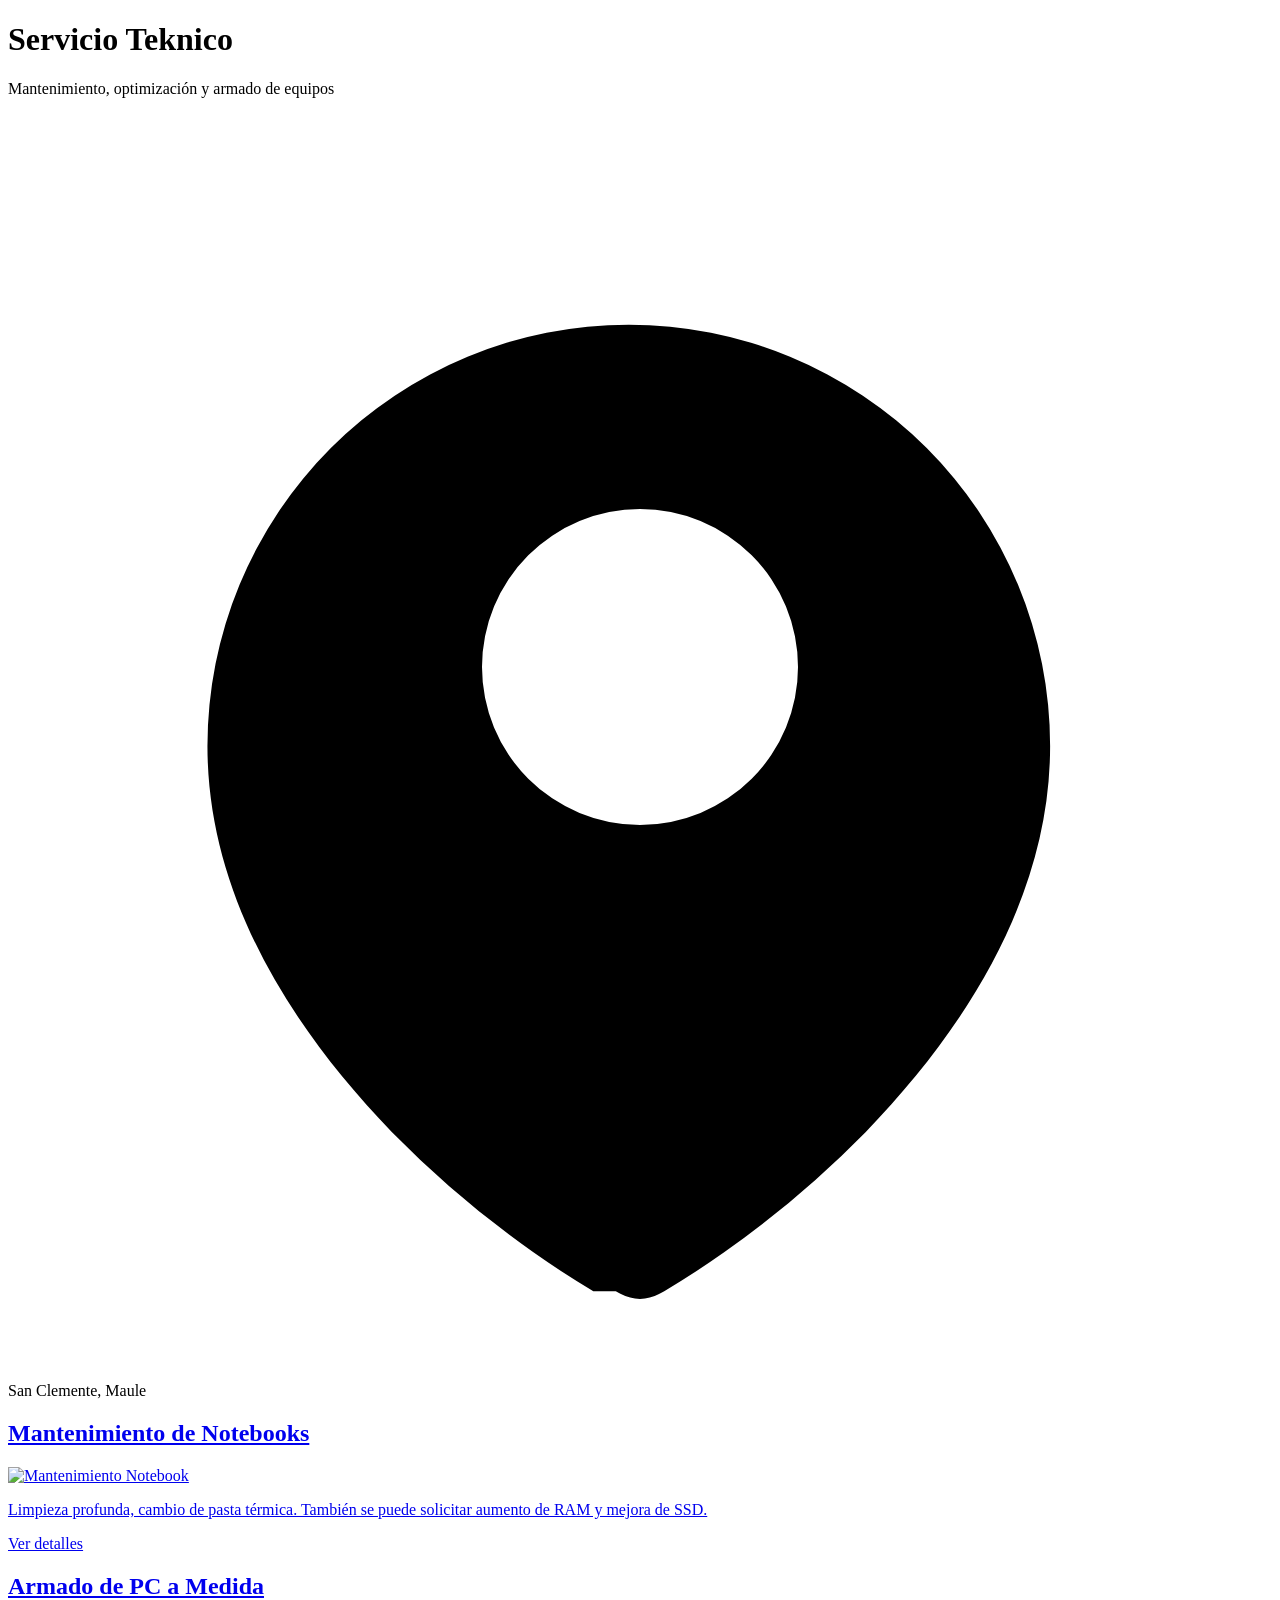
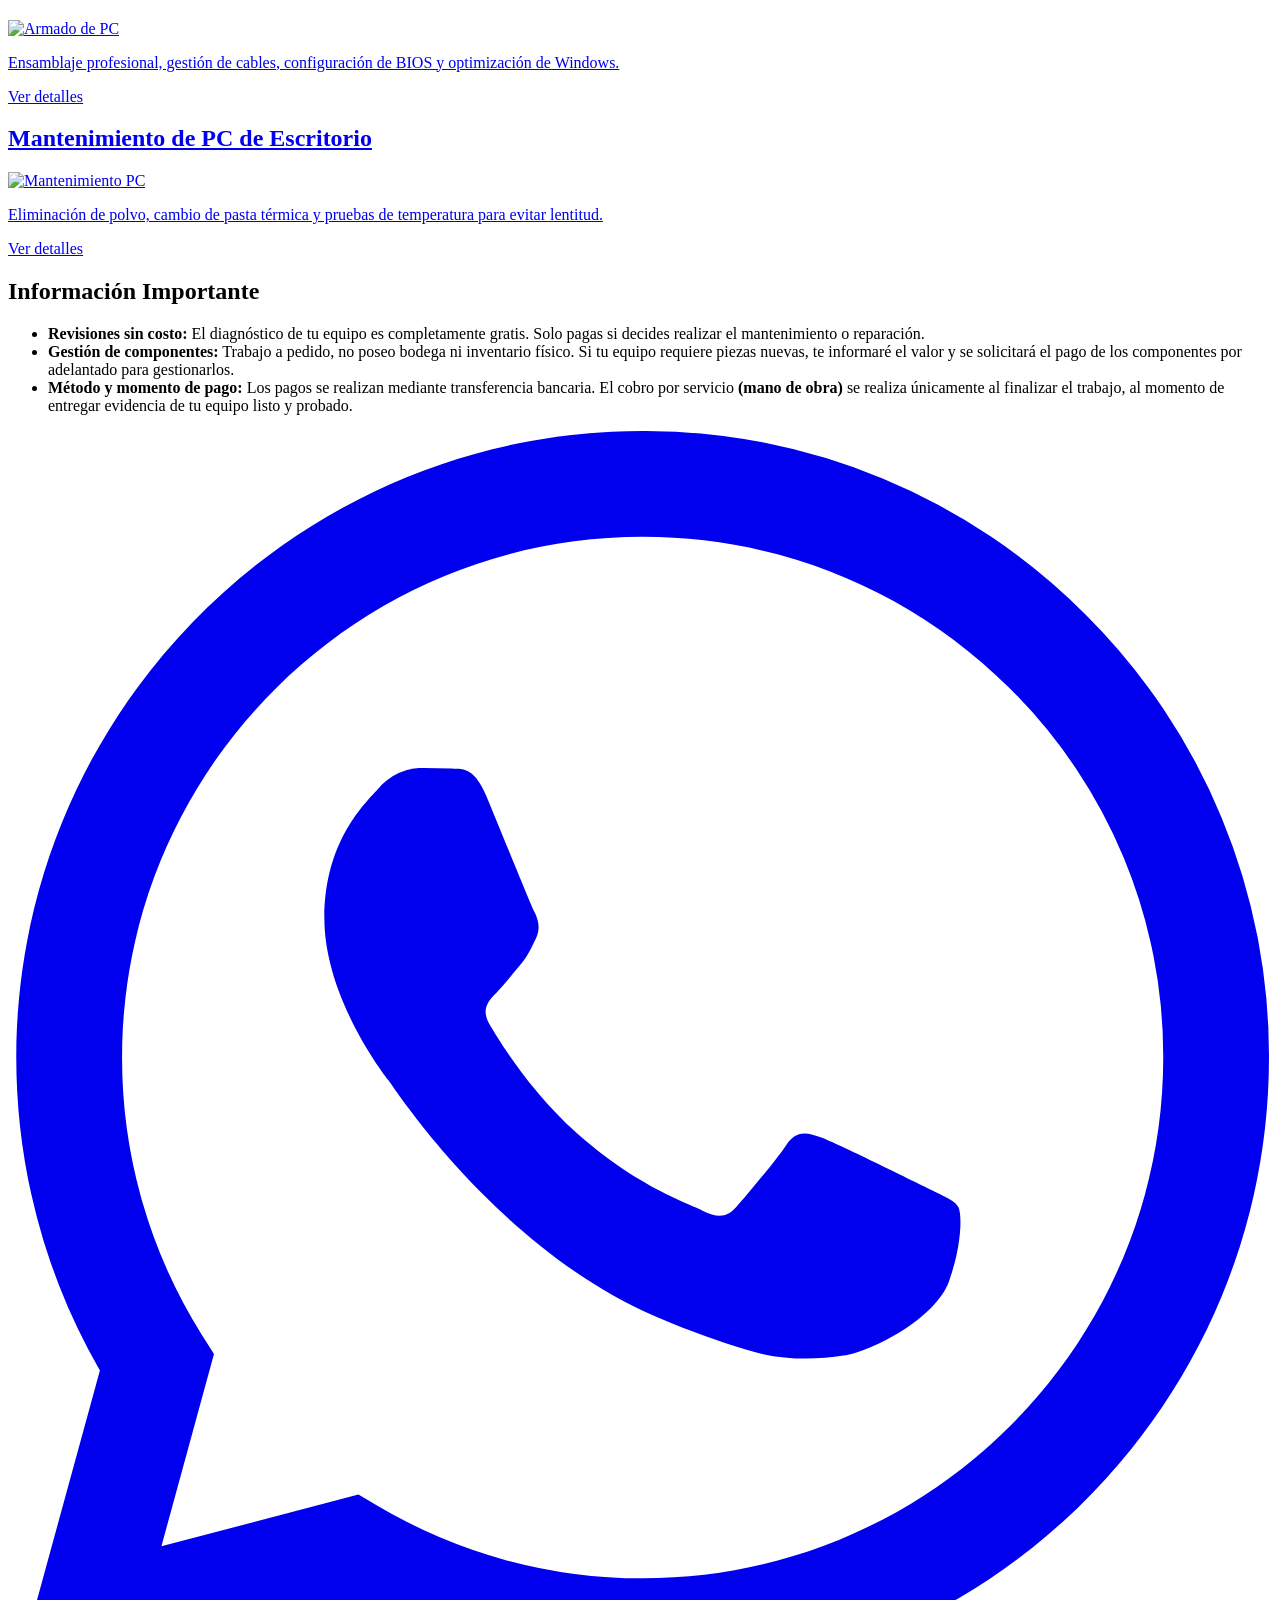
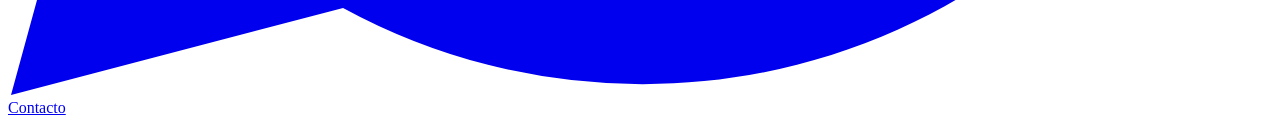
==== index.html @ 22994299 "Update index.html" ====
<!DOCTYPE html>
<html lang="es">
<head>
<meta property="og:title" content="Servicio Teknico | San Clemente">
<meta property="og:description" content="Mantenimiento, optimización y armado de equipos en San Clemente">
<meta property="og:url" content="https://freddymvs.github.io/Servicio-Teknico/">
</head>
<body>

    <header class="header">
        <h1>Servicio Teknico</h1>
        <p>Mantenimiento, optimización y armado de equipos</p>
        <span class="header-location">
            <svg xmlns="http://www.w3.org/2000/svg" viewBox="0 0 24 24" fill="currentColor">
                <path fill-rule="evenodd" d="M11.54 22.351l.07.04.028.016a.76.76 0 00.723 0l.028-.015.071-.041a16.975 16.975 0 001.144-.742 19.58 19.58 0 002.683-2.282c1.944-2.013 3.5-4.51 3.5-7.327a8 8 0 10-16 0c0 2.818 1.556 5.314 3.5 7.327a19.581 19.581 0 002.682 2.282 16.975 16.975 0 001.145.742zM12 13.5a3 3 0 100-6 3 3 0 000 6z" clip-rule="evenodd"/>
            </svg>
            San Clemente, Maule
        </span>
    </header>

    <main class="catalog">
        <a href="mantenimiento-notebooks.html" class="card">
            <h2>Mantenimiento de Notebooks</h2>
            <img src="imagenes/reparacion_laptop.webp" alt="Mantenimiento Notebook" class="imagen-centro">
            <p>Limpieza profunda, cambio de pasta térmica. También se puede solicitar aumento de RAM y mejora de SSD.</p>
            <span class="btn">Ver detalles</span>
        </a>

        <a href="armado-pc.html" class="card">
            <h2>Armado de PC a Medida</h2>
            <img src="imagenes/Pc_escrtorio.png" alt="Armado de PC" class="imagen-centro">
            <p>Ensamblaje profesional, gestión de cables, configuración de BIOS y optimización de Windows.</p>
            <span class="btn">Ver detalles</span>
        </a>

        <a href="mantenimiento-pc-escritorio.html" class="card">
            <h2>Mantenimiento de PC de Escritorio</h2>
            <img src="imagenes/Mantenimiento_pc.jpg" alt="Mantenimiento PC" class="imagen-centro">
            <p>Eliminación de polvo, cambio de pasta térmica y pruebas de temperatura para evitar lentitud.</p>
            <span class="btn">Ver detalles</span>
        </a>
    </main>

    <section class="important-info">
        <h2>Información Importante</h2>
        <ul>
            <li><strong>Revisiones sin costo:</strong> El diagnóstico de tu equipo es completamente gratis. Solo pagas si decides realizar el mantenimiento o reparación.</li>
            <li><strong>Gestión de componentes:</strong> Trabajo a pedido, no poseo bodega ni inventario físico. Si tu equipo requiere piezas nuevas, te informaré el valor y se solicitará el pago de los componentes por adelantado para gestionarlos.</li>
            <li><strong>Método y momento de pago:</strong> Los pagos se realizan mediante transferencia bancaria. El cobro por servicio <strong>(mano de obra)</strong> se realiza únicamente al finalizar el trabajo, al momento de entregar evidencia de tu equipo listo y probado.</li>
        </ul>
    </section>

    <a href="https://wa.me/56956856850?text=Hola%20%20me%20gustaría%20consultar%20por%20tus%20servicios" class="whatsapp-float" target="_blank">
        <svg xmlns="http://www.w3.org/2000/svg" viewBox="0 0 24 24" fill="currentColor">
            <path d="M17.472 14.382c-.297-.149-1.758-.867-2.03-.967-.273-.099-.471-.148-.67.15-.197.297-.767.966-.94 1.164-.173.199-.347.223-.644.075-.297-.15-1.255-.463-2.39-1.475-.883-.788-1.48-1.761-1.653-2.059-.173-.297-.018-.458.13-.606.134-.133.298-.347.446-.52.149-.174.198-.298.298-.497.099-.198.05-.371-.025-.52-.075-.149-.669-1.612-.916-2.207-.242-.579-.487-.5-.669-.51a12.8 12.8 0 0 0-.57-.01c-.198 0-.52.074-.792.372-.272.297-1.04 1.016-1.04 2.479 0 1.462 1.065 2.875 1.213 3.074.149.198 2.096 3.2 5.077 4.487.709.306 1.262.489 1.694.625.712.227 1.36.195 1.871.118.571-.085 1.758-.719 2.006-1.413.248-.694.248-1.289.173-1.413-.074-.124-.272-.198-.57-.347m-5.421 7.403h-.004a9.87 9.87 0 0 1-5.031-1.378l-.361-.214-3.741.982.998-3.648-.235-.374a9.86 9.86 0 0 1-1.51-5.26c.001-5.45 4.436-9.884 9.888-9.884 2.64 0 5.122 1.03 6.988 2.898a9.825 9.825 0 0 1 2.893 6.994c-.003 5.45-4.437 9.884-9.885 9.884m8.413-18.297A11.815 11.815 0 0 0 12.05 0C5.495 0 .16 5.335.157 11.892c0 2.096.547 4.142 1.588 5.945L.057 24l6.305-1.654a11.882 11.882 0 0 0 5.683 1.448h.005c6.554 0 11.89-5.335 11.893-11.893a11.821 11.821 0 0 0-3.48-8.413Z"/>
        </svg>
        Contacto
    </a>

</body>
</html>
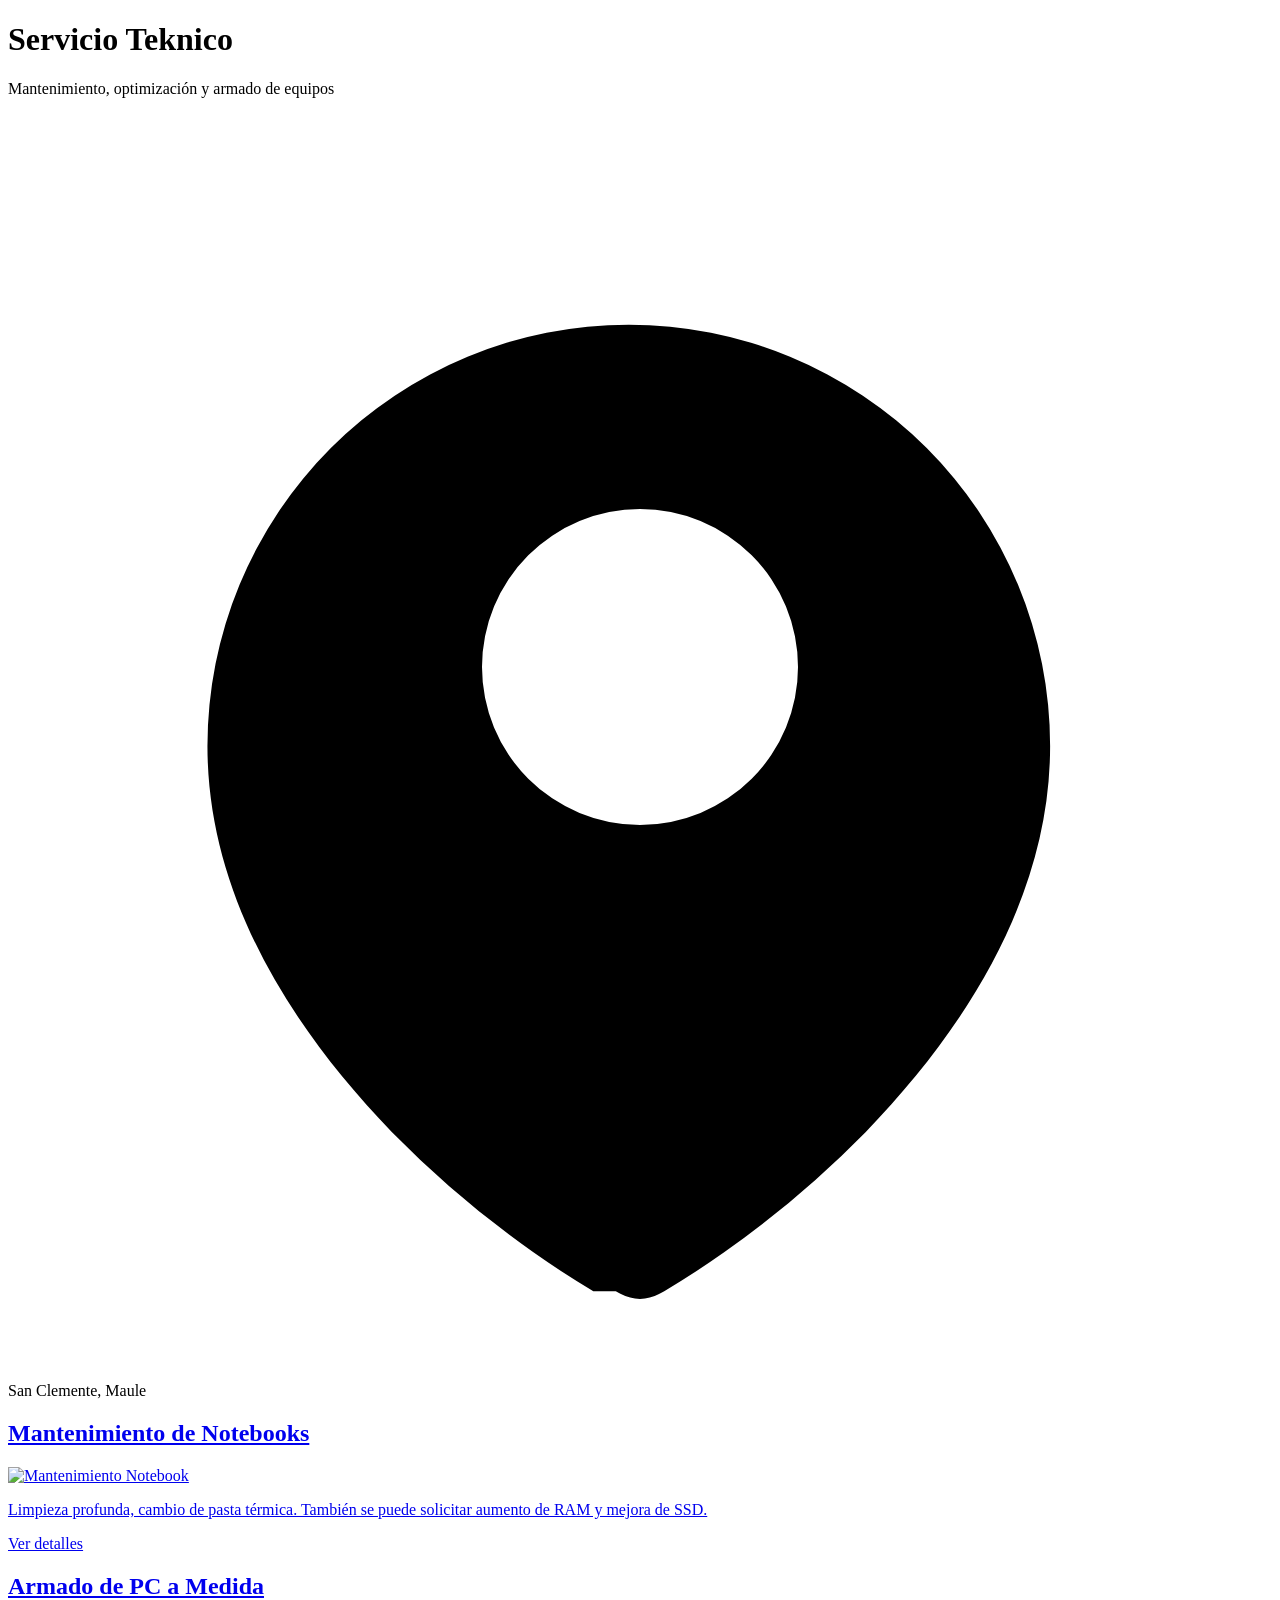
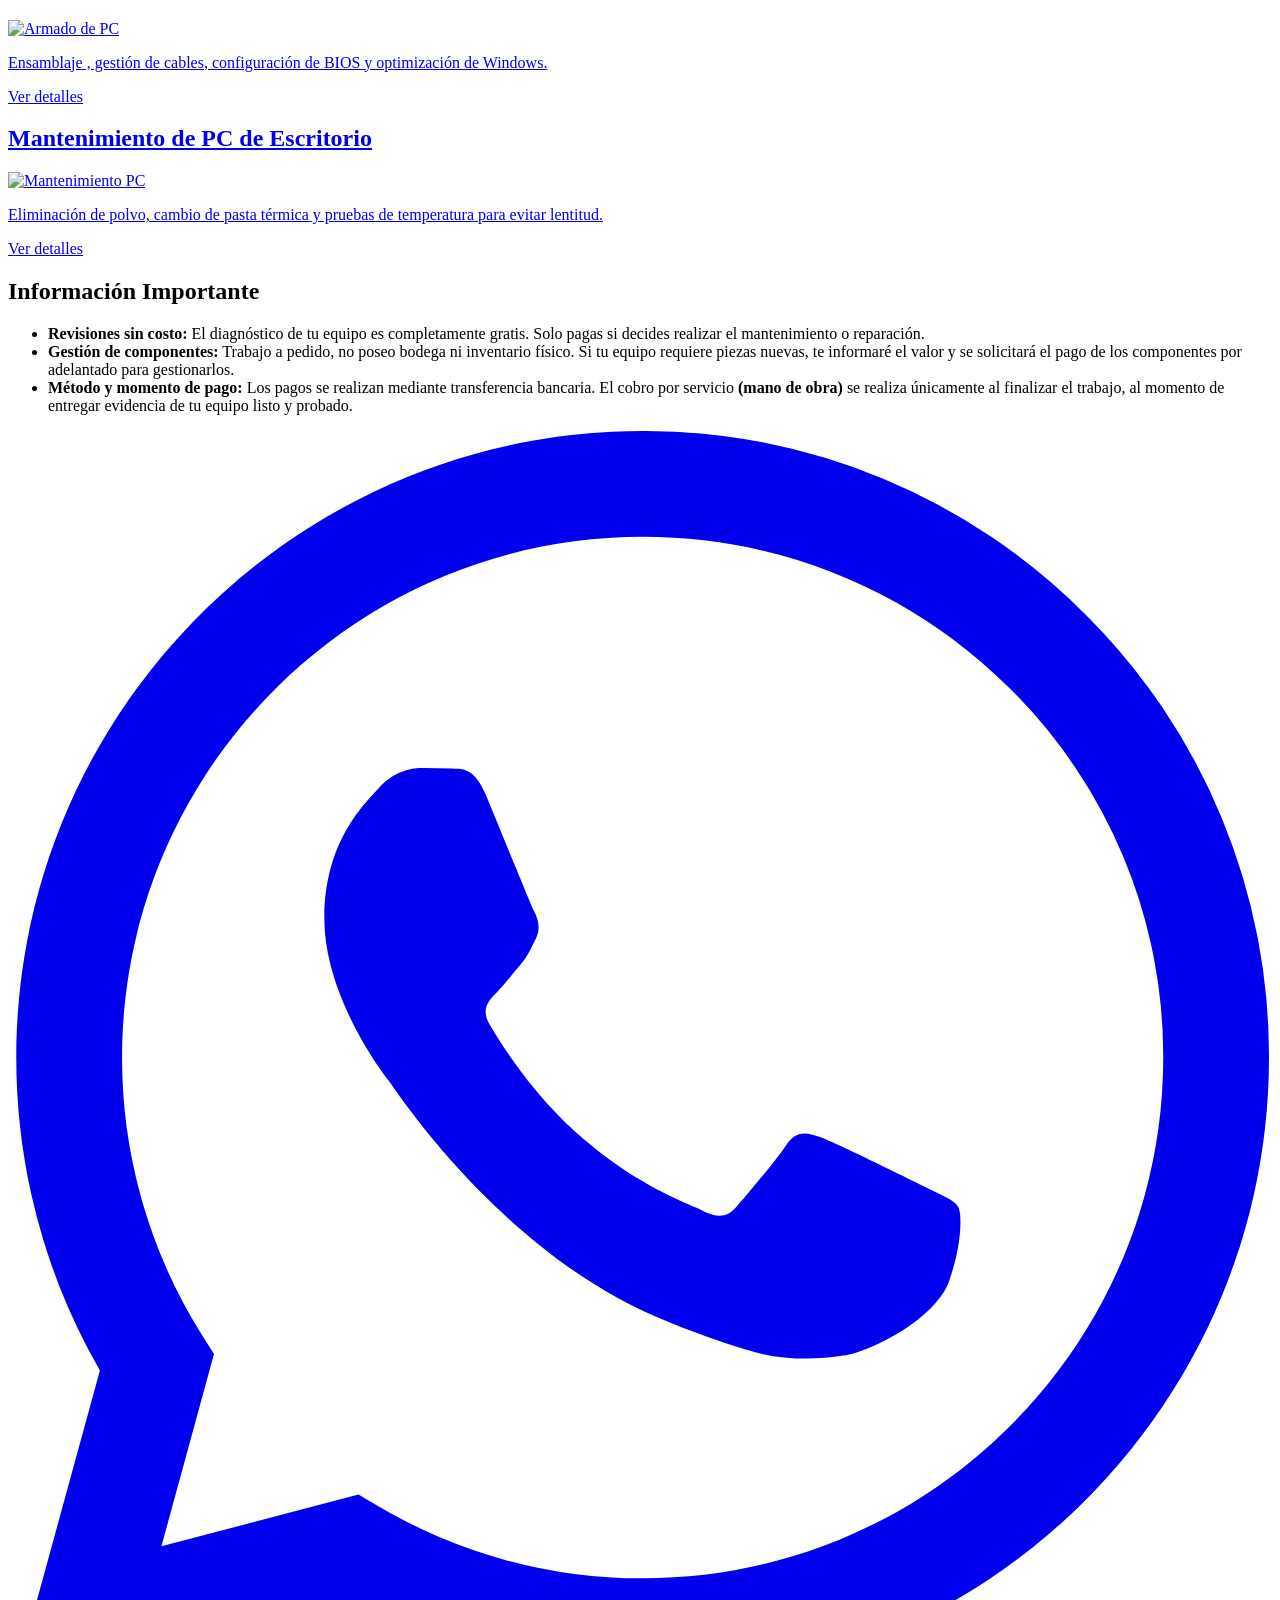
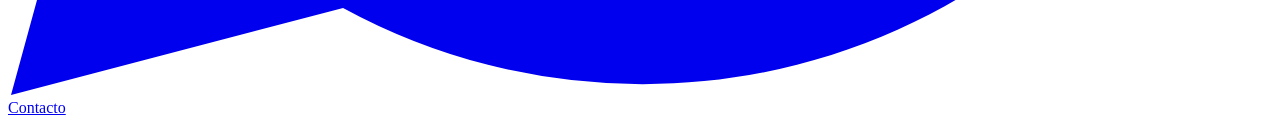
==== commit 496239ad: "Update index.html" ====
--- a/index.html
+++ b/index.html
@@ -1,9 +1,15 @@
 <!DOCTYPE html>
 <html lang="es">
 <head>
-<meta property="og:title" content="Servicio Teknico | San Clemente">
-<meta property="og:description" content="Mantenimiento, optimización y armado de equipos en San Clemente">
-<meta property="og:url" content="https://freddymvs.github.io/Servicio-Teknico/">
+    <meta charset="UTF-8">
+    <meta name="viewport" content="width=device-width, initial-scale=1.0">
+    <title>Servicio Teknico | San Clemente</title>
+
+    <link rel="stylesheet" href="style.css">
+
+    <meta property="og:title" content="Servicio Teknico | San Clemente">
+    <meta property="og:description" content="Mantenimiento, optimización y armado de equipos en San Clemente">
+    <meta property="og:url" content="https://freddymvs.github.io/Servicio-Teknico/">
 </head>
 <body>
 
@@ -29,7 +35,7 @@
         <a href="armado-pc.html" class="card">
             <h2>Armado de PC a Medida</h2>
             <img src="imagenes/Pc_escrtorio.png" alt="Armado de PC" class="imagen-centro">
-            <p>Ensamblaje profesional, gestión de cables, configuración de BIOS y optimización de Windows.</p>
+            <p>Ensamblaje , gestión de cables, configuración de BIOS y optimización de Windows.</p>
             <span class="btn">Ver detalles</span>
         </a>
 
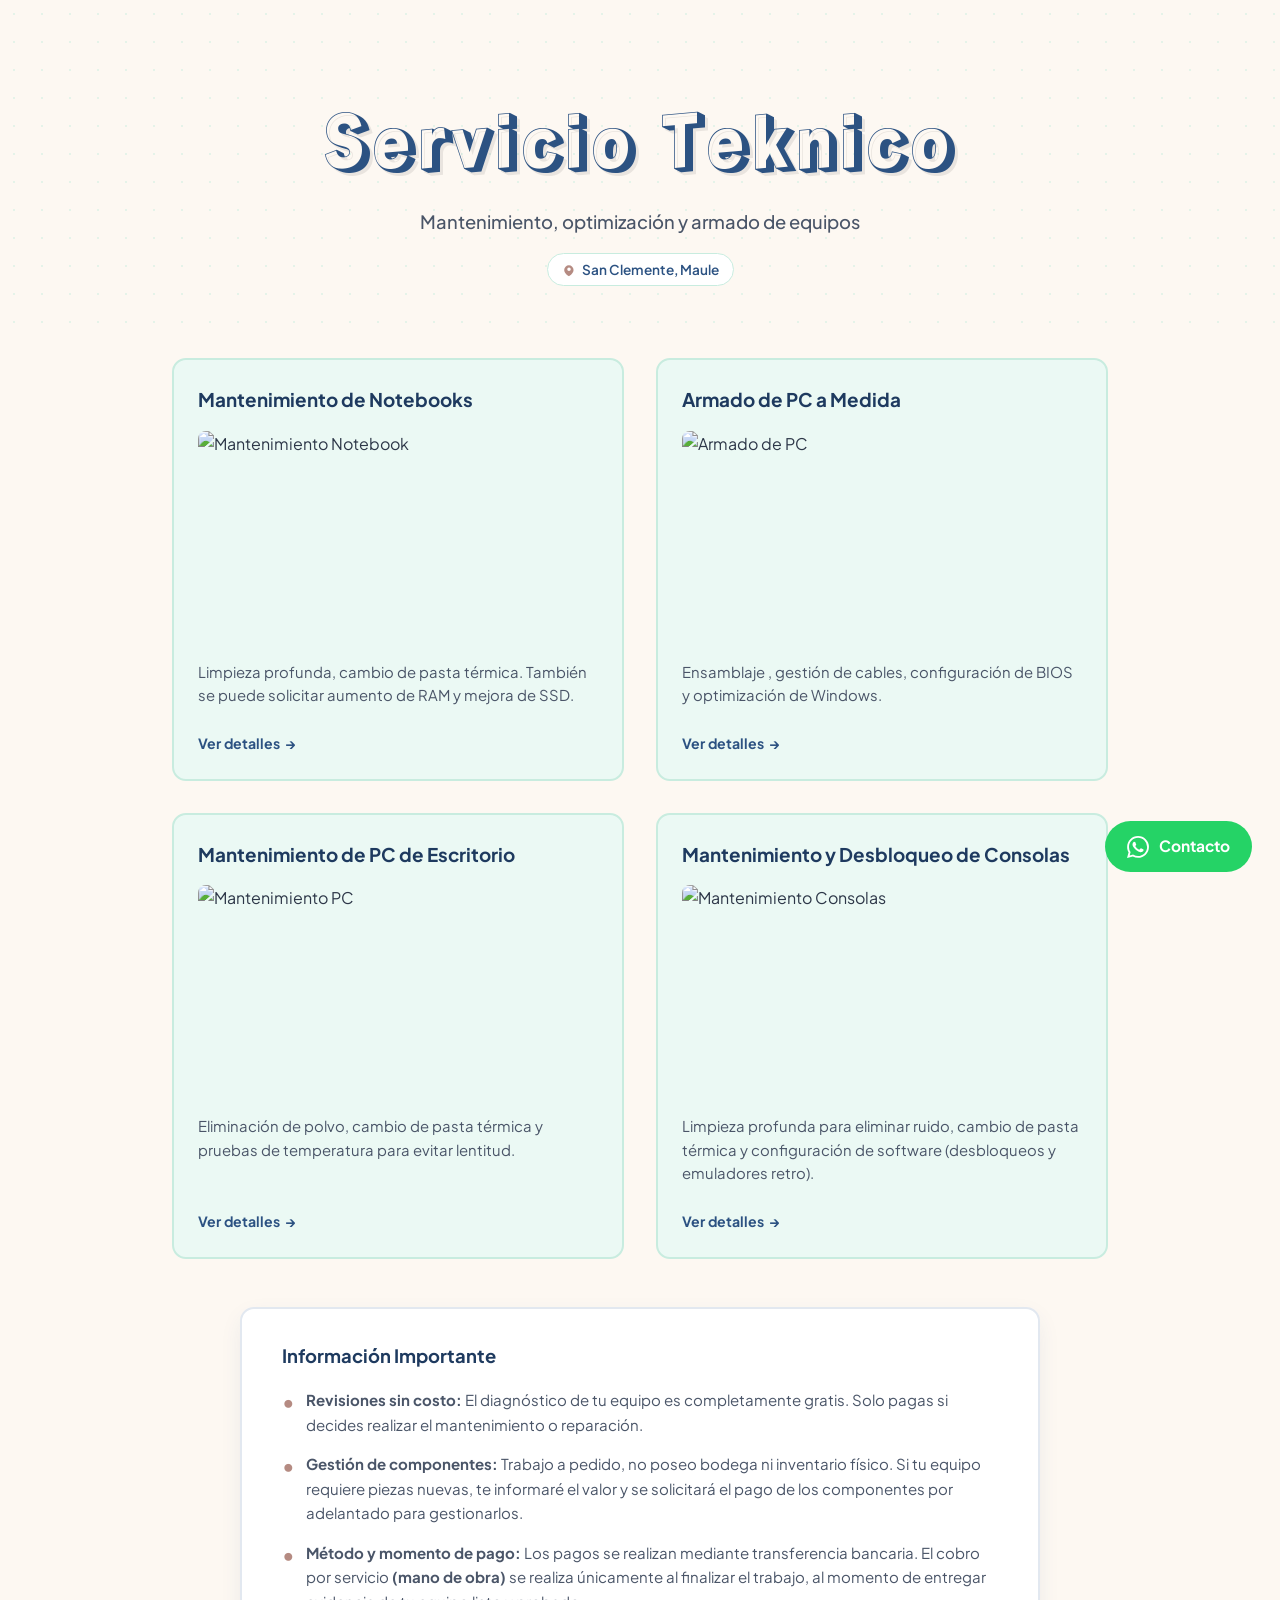
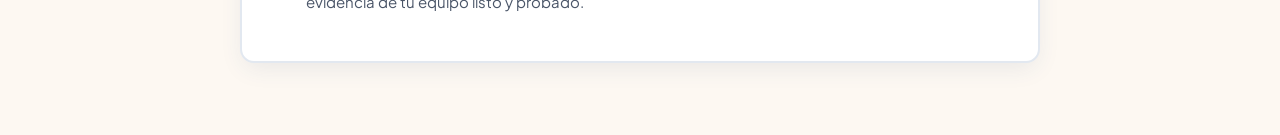
==== commit c7ee53af: "Add files via upload" ====
--- a/index.html
+++ b/index.html
@@ -45,6 +45,13 @@
             <p>Eliminación de polvo, cambio de pasta térmica y pruebas de temperatura para evitar lentitud.</p>
             <span class="btn">Ver detalles</span>
         </a>
+        
+        <a href="consolas.html" class="card">
+            <h2>Mantenimiento y Desbloqueo de Consolas</h2>
+            <img src="imagenes/consolas.webp" alt="Mantenimiento Consolas" class="imagen-centro">
+            <p>Limpieza profunda para eliminar ruido, cambio de pasta térmica y configuración de software (desbloqueos y emuladores retro).</p>
+            <span class="btn">Ver detalles</span>
+        </a>
     </main>
 
     <section class="important-info">
@@ -55,6 +62,7 @@
             <li><strong>Método y momento de pago:</strong> Los pagos se realizan mediante transferencia bancaria. El cobro por servicio <strong>(mano de obra)</strong> se realiza únicamente al finalizar el trabajo, al momento de entregar evidencia de tu equipo listo y probado.</li>
         </ul>
     </section>
+    
 
     <a href="https://wa.me/56956856850?text=Hola%20%20me%20gustaría%20consultar%20por%20tus%20servicios" class="whatsapp-float" target="_blank">
         <svg xmlns="http://www.w3.org/2000/svg" viewBox="0 0 24 24" fill="currentColor">
--- a/style.css
+++ b/style.css
@@ -0,0 +1,433 @@
+@import url('https://fonts.googleapis.com/css2?family=Rampart+One&family=Plus+Jakarta+Sans:wght@300;400;500;600;700&display=swap');
+
+/* ── Variables ── */
+:root {
+    --bg: #fdf8f2;
+    --card-bg: #ebf9f4;
+    --card-border: #c8ecdf;
+    --blue: #2c5282;
+    --blue-btn: #2563eb;
+    --blue-light: #ebf4ff;
+    --text: #2d3748;
+    --text-soft: #4a5568;
+    --text-muted: #6b7280;
+    --accent: #b58b82;
+    --green-wa: #25d366;
+    --radius: 14px;
+    --shadow: 0 8px 24px -4px rgba(44, 82, 130, 0.10);
+    --shadow-hover: 0 20px 40px -8px rgba(44, 82, 130, 0.18);
+}
+
+/* ── Reset ── */
+*, *::before, *::after {
+    margin: 0;
+    padding: 0;
+    box-sizing: border-box;
+}
+
+body {
+    font-family: 'Plus Jakarta Sans', sans-serif;
+    background-color: var(--bg);
+    color: var(--text);
+    line-height: 1.6;
+    overflow-x: hidden;
+}
+
+/* ── Keyframes ── */
+@keyframes fadeInDown {
+    from { opacity: 0; transform: translateY(-24px); }
+    to   { opacity: 1; transform: translateY(0); }
+}
+@keyframes fadeInUp {
+    from { opacity: 0; transform: translateY(32px); }
+    to   { opacity: 1; transform: translateY(0); }
+}
+@keyframes fadeIn {
+    from { opacity: 0; }
+    to   { opacity: 1; }
+}
+@keyframes pulseGlow {
+    0%, 100% { box-shadow: 0 4px 10px rgba(37,211,102,.3); }
+    50%       { box-shadow: 0 4px 24px rgba(37,211,102,.65), 0 0 0 8px rgba(37,211,102,.08); }
+}
+@keyframes badgePop {
+    0%   { transform: scale(0.7) rotate(-6deg); opacity: 0; }
+    70%  { transform: scale(1.08) rotate(1deg); }
+    100% { transform: scale(1) rotate(0deg); opacity: 1; }
+}
+@keyframes shimmer {
+    0%   { background-position: -400px 0; }
+    100% { background-position: 400px 0; }
+}
+
+/* ── Header ── */
+.header {
+    text-align: center;
+    padding: 5rem 2rem 3.5rem;
+    position: relative;
+    overflow: hidden;
+}
+
+/* Sutil patrón de puntos en el fondo del header */
+.header::before {
+    content: '';
+    position: absolute;
+    inset: 0;
+    background-image: radial-gradient(circle, #c8ecdf 1.2px, transparent 1.2px);
+    background-size: 28px 28px;
+    opacity: .45;
+    pointer-events: none;
+}
+
+.header h1 {
+    font-family: "Rampart One", sans-serif;
+    font-size: 4.5rem;
+    font-weight: 400;
+    color: var(--blue);
+    margin-bottom: 0.75rem;
+    text-shadow: 3px 3px 0px rgba(0,0,0,.08);
+    position: relative;
+    animation: fadeInDown .7s cubic-bezier(.22,1,.36,1) both;
+}
+
+.header p {
+    font-size: 1.15rem;
+    color: var(--text-soft);
+    font-weight: 500;
+    max-width: 600px;
+    margin: 0 auto;
+    position: relative;
+    animation: fadeInDown .7s .12s cubic-bezier(.22,1,.36,1) both;
+}
+
+/* Chip de ubicación */
+.header-location {
+    display: inline-flex;
+    align-items: center;
+    gap: 6px;
+    margin-top: 1rem;
+    background: white;
+    border: 1.5px solid var(--card-border);
+    border-radius: 50px;
+    padding: 5px 14px;
+    font-size: .85rem;
+    font-weight: 600;
+    color: var(--blue);
+    position: relative;
+    animation: fadeIn .6s .3s both;
+}
+.header-location svg {
+    width: 14px;
+    height: 14px;
+    color: var(--accent);
+    flex-shrink: 0;
+}
+
+/* ── Catálogo ── */
+.catalog {
+    display: grid;
+    /* Cambio clave: forzamos exactamente 2 columnas del mismo ancho */
+    grid-template-columns: repeat(2, 1fr); 
+    gap: 2rem;
+    padding: 1rem 2rem 3rem;
+    /* Reducimos el ancho máximo para que en monitores grandes no queden tarjetas gigantes */
+    max-width: 1000px; 
+    margin: 0 auto;
+}
+
+/* Animación escalonada de tarjetas */
+.card { animation: fadeInUp .6s both; }
+.card:nth-child(1) { animation-delay: .10s; }
+.card:nth-child(2) { animation-delay: .22s; }
+.card:nth-child(3) { animation-delay: .34s; }
+.card:nth-child(4) { animation-delay: .46s; } /* Agregué la demora para tu cuarta tarjeta */
+
+/* ── Tarjetas ── */
+.card {
+    background: var(--card-bg);
+    border: 2px solid var(--card-border);
+    border-radius: var(--radius);
+    padding: 1.5rem;
+    text-decoration: none;
+    color: inherit;
+    transition: transform .25s ease, box-shadow .25s ease, border-color .25s ease;
+    display: flex;
+    flex-direction: column;
+    position: relative;
+    overflow: hidden;
+}
+
+/* Brillo sutil al hover */
+.card::after {
+    content: '';
+    position: absolute;
+    inset: 0;
+    background: linear-gradient(135deg, rgba(255,255,255,.4) 0%, transparent 60%);
+    opacity: 0;
+    transition: opacity .25s;
+    pointer-events: none;
+    border-radius: var(--radius);
+}
+.card:hover::after { opacity: 1; }
+
+.card:hover {
+    transform: translateY(-7px);
+    box-shadow: var(--shadow-hover);
+    border-color: #a8ddc8;
+}
+
+.card h2 {
+    font-size: 1.18rem;
+    font-weight: 700;
+    margin-bottom: 1rem;
+    color: #1e3a5f;
+}
+
+.card p {
+    color: var(--text-soft);
+    font-size: .93rem;
+    margin-bottom: 1.5rem;
+    flex-grow: 1;
+}
+
+.btn {
+    display: inline-flex;
+    align-items: center;
+    gap: 5px;
+    font-weight: 700;
+    font-size: .88rem;
+    color: var(--blue);
+    margin-top: auto;
+    transition: gap .2s;
+}
+.btn::after {
+    content: '→';
+    transition: transform .2s;
+}
+.card:hover .btn::after { transform: translateX(4px); }
+
+/* ── Imágenes ── */
+.imagen-centro {
+    width: 100%;
+    height: 210px;
+    object-fit: contain;
+    background-color: transparent;
+    border-radius: 8px;
+    margin-bottom: 1.25rem;
+    transition: transform .3s ease;
+}
+.card:hover .imagen-centro { transform: scale(1.04); }
+
+.card-img {
+    width: 100%;
+    height: 210px;
+    object-fit: contain;
+    border-bottom: 1px solid var(--card-border);
+}
+
+/* ── Sección Info Importante ── */
+.important-info {
+    max-width: 800px;
+    margin: 0 auto 4.5rem;
+    padding: 2rem 2.5rem;
+    background: white;
+    border-radius: var(--radius);
+    border: 2px solid #e2e8f0;
+    animation: fadeInUp .6s .45s both;
+    box-shadow: var(--shadow);
+}
+
+.important-info h2 {
+    font-size: 1.15rem;
+    font-weight: 700;
+    margin-bottom: 1.1rem;
+    color: #1e3a5f;
+}
+
+.important-info ul { list-style: none; }
+
+.important-info li {
+    margin-bottom: 0.9rem;
+    color: var(--text-soft);
+    position: relative;
+    padding-left: 1.5rem;
+    font-size: .94rem;
+    line-height: 1.65;
+}
+.important-info li::before {
+    content: "•";
+    color: var(--accent);
+    font-weight: bold;
+    font-size: 1.2rem;
+    position: absolute;
+    left: 0;
+    top: -2px;
+}
+
+/* ── WhatsApp flotante ── */
+.whatsapp-float {
+    position: fixed;
+    bottom: 28px;
+    right: 28px;
+    background-color: var(--green-wa);
+    color: white;
+    font-weight: 700;
+    font-size: .97rem;
+    padding: 13px 22px;
+    border-radius: 50px;
+    display: flex;
+    align-items: center;
+    gap: 10px;
+    text-decoration: none;
+    z-index: 1000;
+    animation: pulseGlow 2.6s ease-in-out infinite;
+    transition: transform .2s ease;
+}
+.whatsapp-float svg { width: 22px; height: 22px; flex-shrink: 0; }
+.whatsapp-float:hover {
+    transform: translateY(-3px) scale(1.03);
+    animation: none;
+    box-shadow: 0 8px 28px rgba(37,211,102,.5);
+}
+
+/* ══════════════════════════════════════════
+   PÁGINAS DE DETALLE
+   ══════════════════════════════════════════ */
+
+.detail-wrapper {
+    max-width: 820px;
+    margin: 3.5rem auto 5rem;
+    padding: 2.5rem;
+    background: white;
+    border-radius: var(--radius);
+    border: 2px solid #e2e8f0;
+    box-shadow: var(--shadow);
+    animation: fadeInUp .55s cubic-bezier(.22,1,.36,1) both;
+}
+
+.detail-back {
+    display: inline-flex;
+    align-items: center;
+    gap: 5px;
+    color: var(--text-muted);
+    text-decoration: none;
+    font-size: .88rem;
+    font-weight: 500;
+    transition: color .18s, gap .18s;
+    margin-bottom: 1.75rem;
+}
+.detail-back:hover { color: var(--blue); gap: 8px; }
+
+.detail-wrapper h1 {
+    font-size: 1.85rem;
+    font-weight: 700;
+    color: #1e3a5f;
+    margin-bottom: .75rem;
+    line-height: 1.25;
+}
+
+.detail-wrapper > p {
+    color: var(--text-soft);
+    margin-bottom: 2rem;
+    font-size: .97rem;
+    line-height: 1.7;
+}
+
+.detail-wrapper h3 {
+    font-size: 1rem;
+    font-weight: 700;
+    color: #1e3a5f;
+    margin-bottom: .9rem;
+    text-transform: uppercase;
+    letter-spacing: .04em;
+}
+
+/* Lista de servicios incluidos */
+.service-list {
+    list-style: none;
+    margin-bottom: 2rem;
+    display: flex;
+    flex-direction: column;
+    gap: .6rem;
+}
+.service-list li {
+    display: flex;
+    align-items: flex-start;
+    gap: 10px;
+    color: var(--text-soft);
+    font-size: .94rem;
+    line-height: 1.6;
+    padding: .75rem 1rem;
+    background: var(--card-bg);
+    border: 1.5px solid var(--card-border);
+    border-radius: 8px;
+    transition: border-color .2s, background .2s;
+}
+.service-list li:hover {
+    border-color: #a8ddc8;
+    background: #dff5ec;
+}
+.service-list li::before {
+    content: '✓';
+    color: #38a169;
+    font-weight: 700;
+    font-size: .9rem;
+    margin-top: 1px;
+    flex-shrink: 0;
+}
+
+/* Badge de precio */
+.price-badge {
+    display: inline-flex;
+    align-items: baseline;
+    gap: 8px;
+    background: var(--blue-light);
+    border: 2px solid #bee3f8;
+    border-radius: 10px;
+    padding: .7rem 1.3rem;
+    margin-bottom: 2rem;
+    animation: badgePop .5s .3s cubic-bezier(.22,1,.36,1) both;
+}
+.price-badge .price-amount {
+    font-size: 1.65rem;
+    font-weight: 800;
+    color: var(--blue);
+}
+.price-badge .price-note {
+    font-size: .82rem;
+    color: var(--text-muted);
+    font-weight: 500;
+}
+
+/* Botón CTA */
+.cta-btn {
+    display: inline-flex;
+    align-items: center;
+    gap: 9px;
+    background-color: var(--blue-btn);
+    color: white;
+    padding: 12px 24px;
+    text-decoration: none;
+    border-radius: 8px;
+    font-weight: 700;
+    font-size: .97rem;
+    transition: background .2s, transform .18s, box-shadow .18s;
+}
+.cta-btn:hover {
+    background-color: #1d4ed8;
+    transform: translateY(-2px);
+    box-shadow: 0 8px 20px rgba(37,99,235,.35);
+}
+.cta-btn svg { width: 20px; height: 20px; flex-shrink: 0; }
+
+/* ── Responsive ── */
+/* Aumentado a 768px para que las tablets y celulares muestren 1 sola columna ordenada */
+@media (max-width: 768px) {
+    .header h1 { font-size: 2.6rem; }
+    .catalog { grid-template-columns: 1fr; padding: 1rem; }
+    .important-info { margin: 1rem 1rem 3rem; padding: 1.5rem; }
+    .detail-wrapper { margin: 1.5rem 1rem 4rem; padding: 1.5rem; }
+    .detail-wrapper h1 { font-size: 1.5rem; }
+    .price-badge .price-amount { font-size: 1.35rem; }
+    .whatsapp-float { bottom: 20px; right: 16px; padding: 11px 16px; font-size: .9rem; }
+}
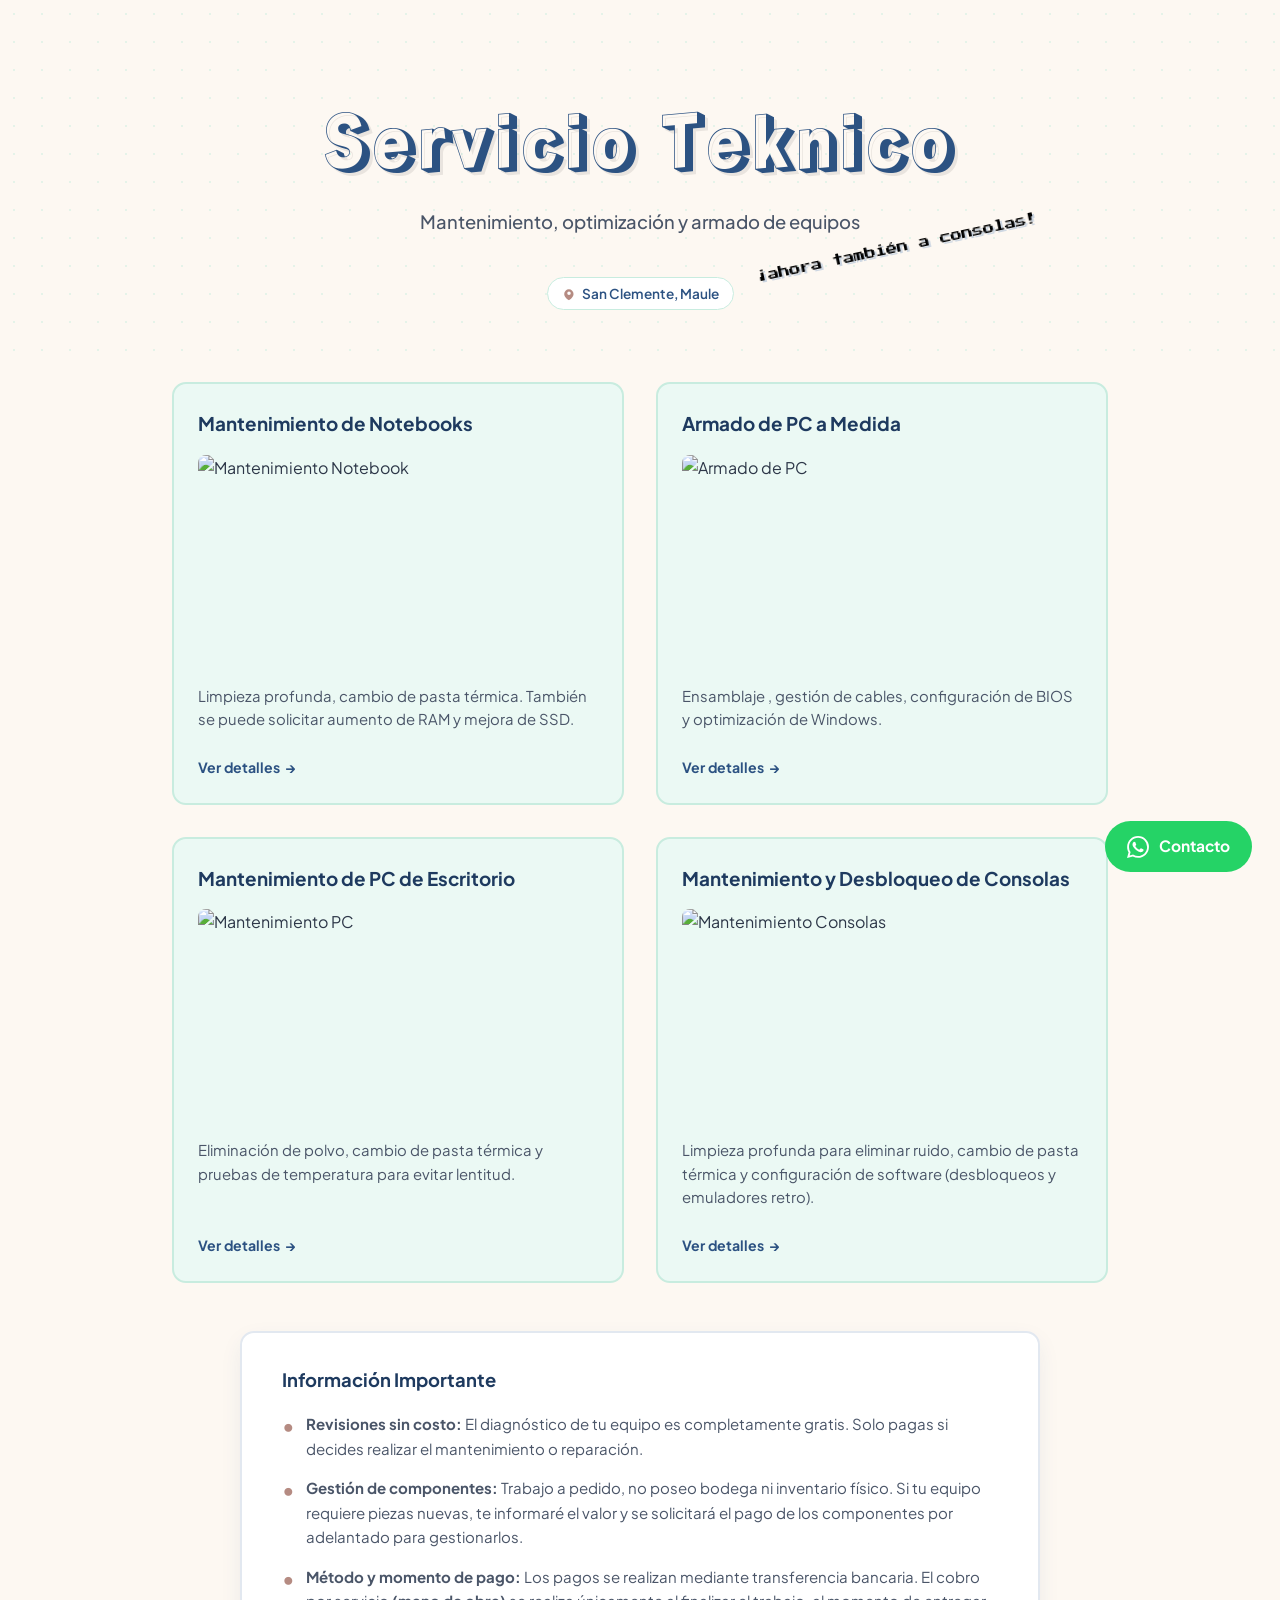
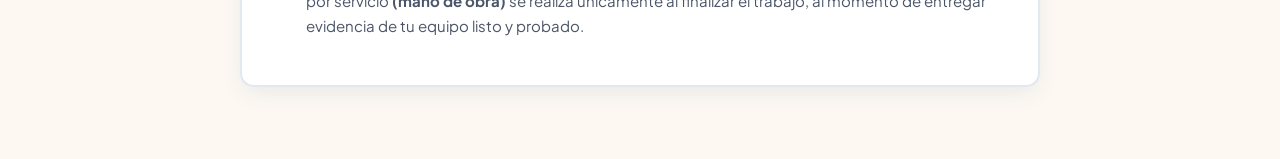
==== commit e6bbcb20: "Add files via upload" ====
--- a/index.html
+++ b/index.html
@@ -13,9 +13,18 @@
 </head>
 <body>
 
-    <header class="header">
+<header class="header">
+        
         <h1>Servicio Teknico</h1>
-        <p>Mantenimiento, optimización y armado de equipos</p>
+        
+        <!-- Agrupamos el subtítulo y el texto splash -->
+        <div style="position: relative; display: inline-block; margin-bottom: 1.5rem;">
+            <p style="margin-bottom: 0;">Mantenimiento, optimización y armado de equipos</p>
+            <span class="minecraft-splash">¡ahora también a consolas!</span>
+        </div>
+        
+        <br>
+
         <span class="header-location">
             <svg xmlns="http://www.w3.org/2000/svg" viewBox="0 0 24 24" fill="currentColor">
                 <path fill-rule="evenodd" d="M11.54 22.351l.07.04.028.016a.76.76 0 00.723 0l.028-.015.071-.041a16.975 16.975 0 001.144-.742 19.58 19.58 0 002.683-2.282c1.944-2.013 3.5-4.51 3.5-7.327a8 8 0 10-16 0c0 2.818 1.556 5.314 3.5 7.327a19.581 19.581 0 002.682 2.282 16.975 16.975 0 001.145.742zM12 13.5a3 3 0 100-6 3 3 0 000 6z" clip-rule="evenodd"/>
@@ -73,3 +82,7 @@
 
 </body>
 </html>
+
+
+</body>
+</html>
--- a/style.css
+++ b/style.css
@@ -1,5 +1,5 @@
 @import url('https://fonts.googleapis.com/css2?family=Rampart+One&family=Plus+Jakarta+Sans:wght@300;400;500;600;700&display=swap');
-
+@import url('https://fonts.googleapis.com/css2?family=Press+Start+2P&family=Rampart+One&family=Inter:wght@300;400;600&display=swap');
 /* ── Variables ── */
 :root {
     --bg: #fdf8f2;
@@ -430,4 +430,34 @@
     .detail-wrapper h1 { font-size: 1.5rem; }
     .price-badge .price-amount { font-size: 1.35rem; }
     .whatsapp-float { bottom: 20px; right: 16px; padding: 11px 16px; font-size: .9rem; }
+}
+/* ── Efecto Splash de Minecraft ── */
+.minecraft-splash {
+    position: absolute;
+    right: -180px; /* Lo empuja un poco a la derecha del subtítulo */
+    bottom: -20px; /* Lo tira hacia abajo, debajo del texto principal */
+    font-family: 'Press Start 2P', cursive;
+    color: #000000; /* Texto en color negro */
+    font-size: 0.70rem;
+    text-shadow: 2px 2px 0px #cbd5e1; /* Sombra gris claro para el efecto 3D */
+    transform: rotate(-12deg); /* Un poco menos inclinado para que encaje mejor abajo */
+    transform-origin: center;
+    white-space: nowrap;
+    pointer-events: none;
+    z-index: 10;
+    animation: splashPulse 0.45s alternate infinite ease-in-out; 
+}
+
+@keyframes splashPulse {
+    from { transform: rotate(-12deg) scale(1); }
+    to   { transform: rotate(-12deg) scale(1.12); }
+}
+
+/* Ajuste para celulares */
+@media (max-width: 768px) {
+    .minecraft-splash {
+        right: 10px;
+        bottom: -20px;
+        font-size: 0.55rem;
+    }
 }
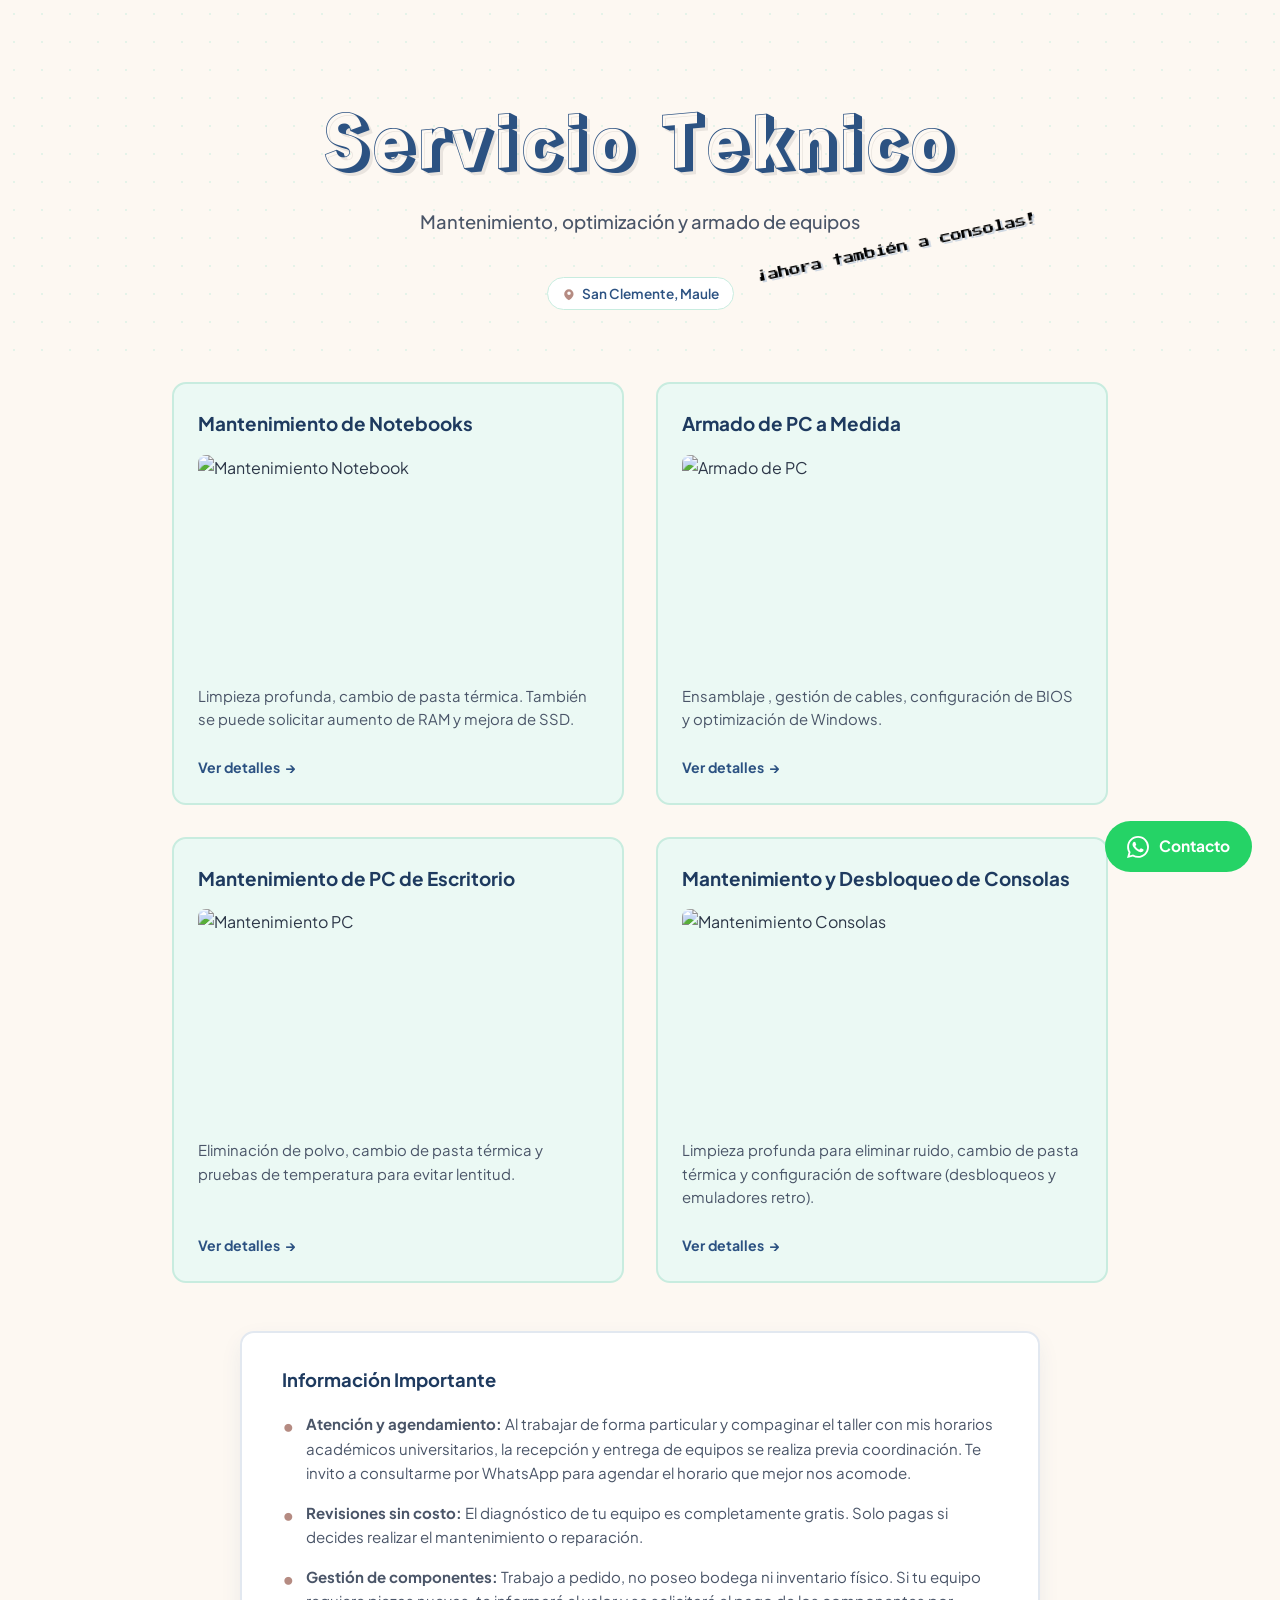
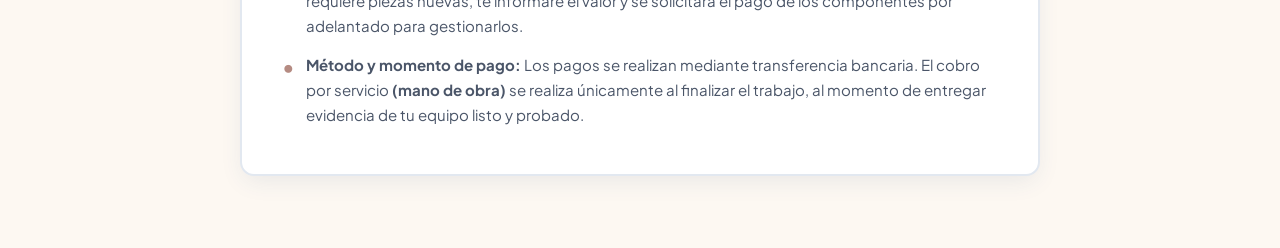
==== commit 87b46f68: "Update index.html" ====
--- a/index.html
+++ b/index.html
@@ -12,7 +12,7 @@
     <meta property="og:url" content="https://freddymvs.github.io/Servicio-Teknico/">
 </head>
 <body>
-
+    
 <header class="header">
         
         <h1>Servicio Teknico</h1>
@@ -66,6 +66,7 @@
     <section class="important-info">
         <h2>Información Importante</h2>
         <ul>
+            <li><strong>Atención y agendamiento:</strong> Al trabajar de forma particular y compaginar el taller con mis horarios académicos universitarios, la recepción y entrega de equipos se realiza previa coordinación. Te invito a consultarme por WhatsApp para agendar el horario que mejor nos acomode.</li>
             <li><strong>Revisiones sin costo:</strong> El diagnóstico de tu equipo es completamente gratis. Solo pagas si decides realizar el mantenimiento o reparación.</li>
             <li><strong>Gestión de componentes:</strong> Trabajo a pedido, no poseo bodega ni inventario físico. Si tu equipo requiere piezas nuevas, te informaré el valor y se solicitará el pago de los componentes por adelantado para gestionarlos.</li>
             <li><strong>Método y momento de pago:</strong> Los pagos se realizan mediante transferencia bancaria. El cobro por servicio <strong>(mano de obra)</strong> se realiza únicamente al finalizar el trabajo, al momento de entregar evidencia de tu equipo listo y probado.</li>
